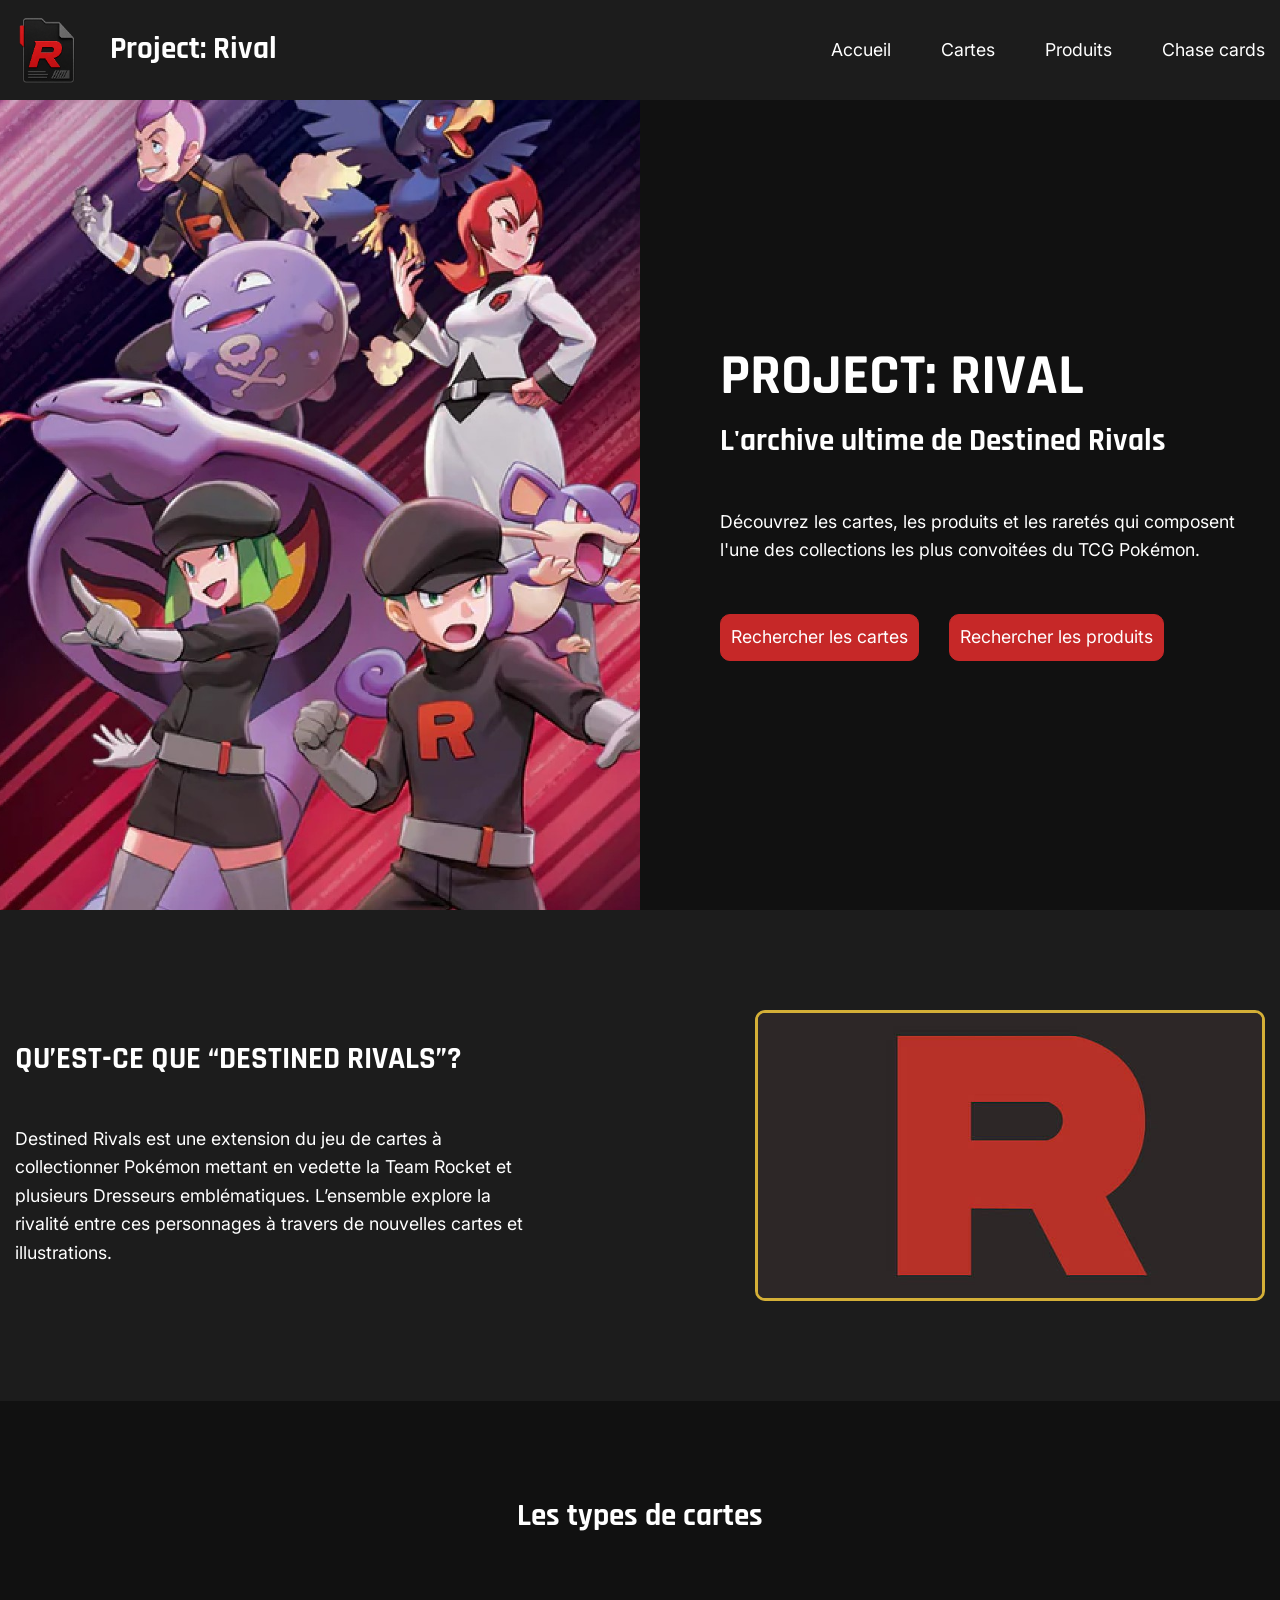
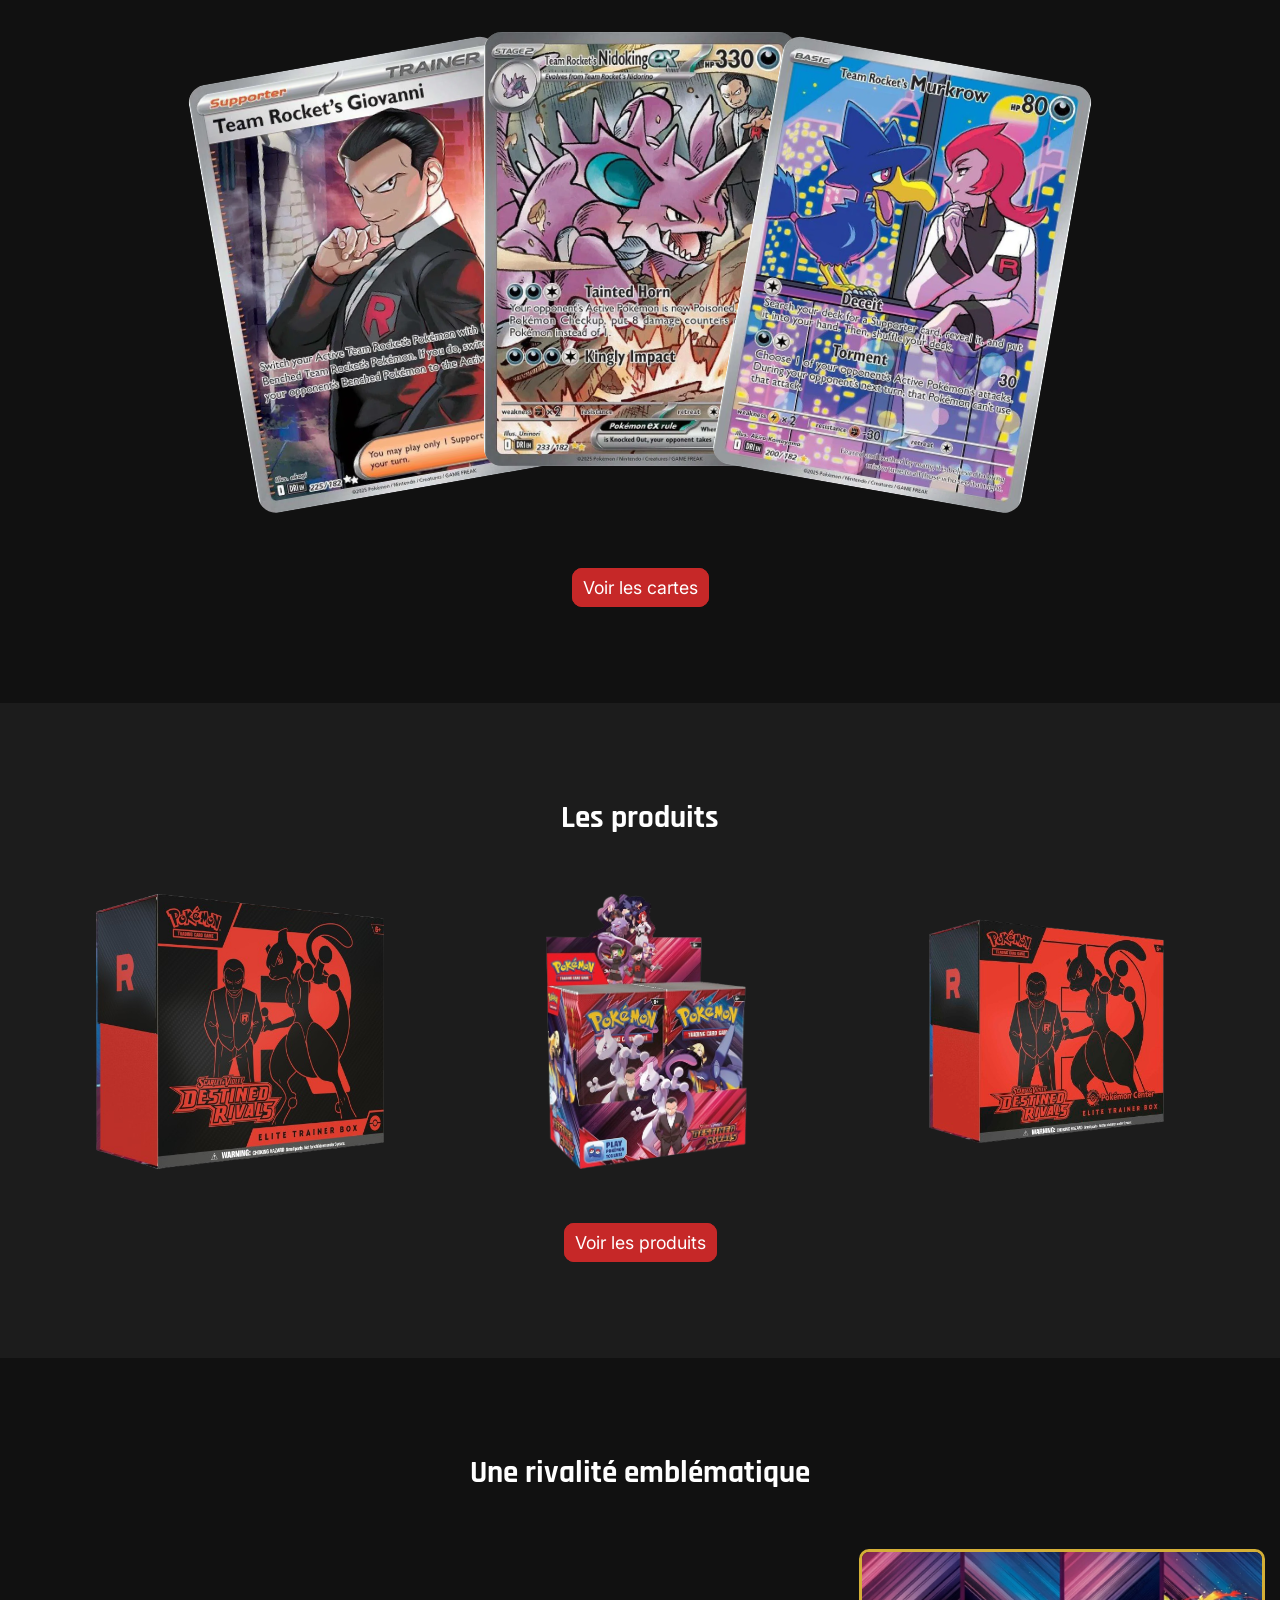
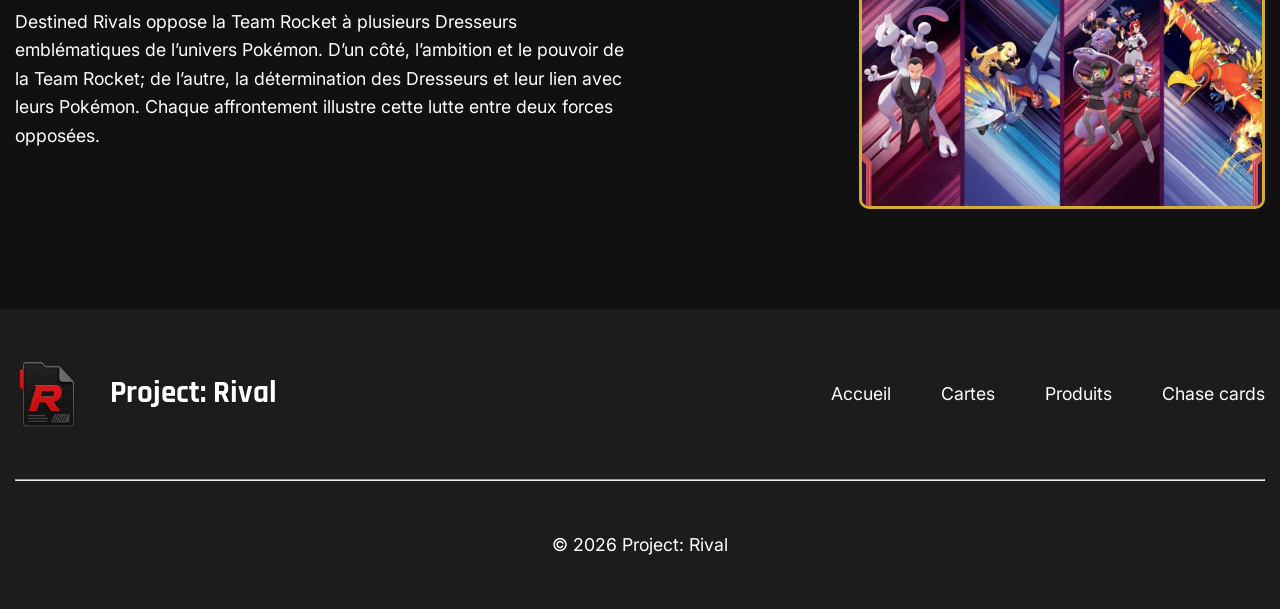
==== index.html @ d798a76a "Ajout contenu dist Project Rival" ====
<!doctype html>
<html lang="fr">

<head>
    <meta charset="utf-8" />
    <meta name="viewport" content="width=device-width, initial-scale=1.0" />
    <title>Project: Rival</title>
    <link rel="icon" type="image/png" href="assets/images/project_rival_logo.png" />
    <link rel="stylesheet" href="styles/main.css" />
    <script src="scripts/main.js" defer></script>
</head>

<body>
    <header class="header">
        <div class="wrapper">
            <a href="index.html" class="logo_rival">
                <img src="assets/images/project_rival_logo.png" alt="Project: Rival logo">
                <h2>Project: Rival</h2>
            </a>

            <ul class="menu">
                <li><a href="index.html">Accueil</a></li>
                <li><a href="cartes.html">Cartes</a></li>
                <li><a href="produits.html">Produits</a></li>
                <li><a href="chasse_cards.html">Chase cards</a></li>
            </ul>
            <svg class="icon icon--lg icone js-toggle">
                <use href="#icon-menu-burger"></use>
            </svg>
        </div>
    </header>

</html>


<section class="hero">
    <div class="wrapper">
        <div class="hero__media">
            <img src="assets/images/bg_hero_accueil.jpg" alt="accueil background" />
        </div>
        <div class="hero__desktop"></div>
        <div class="hero__content">
            <div class="hero__titre">
                <h1>Project: Rival</h1>
                <h2>L'archive ultime de Destined Rivals</h2>
            </div>
            <p>Découvrez les cartes, les produits et les raretés qui composent l'une des collections les plus convoitées du TCG Pokémon.</p>
            <div class="hero__boutons">
                <a href="cartes.html" class="bouton">Rechercher les cartes</a>
                <a href="produits.html" class="bouton">Rechercher les produits</a>
            </div>
        </div>
    </div>
</section>

<section class="a__propos">
    <div class="wrapper">
        <div class="a__propos__content">
            <h2>Qu’est-ce que “Destined Rivals”?</h2>
            <p>
                Destined Rivals est une extension du jeu de cartes à collectionner Pokémon mettant en vedette la Team Rocket et plusieurs Dresseurs
                emblématiques. L’ensemble explore la rivalité entre ces personnages à travers de nouvelles cartes et illustrations.
            </p>
        </div>
        <div class="a__propos__media">
            <img src="assets/images/team_rocket_logo.jpg" alt="Team Rocket Logo" />
        </div>
    </div>
</section>

<section class="section accueil__cartes">
    <div class="wrapper">
        <h2>Les types de cartes</h2>
        <div class="cartes">
            <img src="assets/images/team_rocket_giovanni_fa.png" class="pivot__gauche" alt="Team Rocket's Giovanni Full Art" />
            <img src="assets/images/team_rocket_nidoking.png" alt="Team Rocket's Nidoking Special Illustration Rare" />
            <img src="assets/images/team_rocket_murkrow.png" class="pivot__droite" alt="Team Rocket's Murkrow Illustration Rare" />
        </div>
        <a href="cartes.html" class="bouton">Voir les cartes</a>
    </div>
</section>

<section class="section accueil__produits">
    <div class="wrapper">
        <h2>Les produits</h2>
        <div class="produits">
            <img src="assets/images/etb_dri.png" alt="Elite Trainer Box" />
            <img src="assets/images/booster_box_dri.png" alt="Booster Box" />
            <img src="assets/images/pc_etb_dri.png" alt="Pokemon Center Elite Trainer Box" />
        </div>
        <a href="produits.html" class="bouton">Voir les produits</a>
    </div>
</section>

<section class="section accueil__contexte">
    <div class="wrapper">
        <h2>Une rivalité emblématique</h2>
        <div class="contexte__content">
            <p>
                Destined Rivals oppose la Team Rocket à plusieurs Dresseurs emblématiques de l’univers Pokémon. D’un côté, l’ambition et le pouvoir de la Team
                Rocket; de l’autre, la détermination des Dresseurs et leur lien avec leurs Pokémon. Chaque affrontement illustre cette lutte entre deux forces
                opposées.
            </p>
            <img src="assets/images/bg_context.jpg" alt="Les dresserurs en vedette" />
        </div>
    </div>
</section>

<footer class="footer">
    <div class="wrapper">
        <div class="footer__top">
            <a href="index.html" class="logo_rival">
                <img src="assets/images/project_rival_logo.png" alt="Project: Rival Logo">
                <h2>Project: Rival</h2>
            </a>

            <ul class="menu">
                <li><a href="index.html">Accueil</a></li>
                <li><a href="cartes.html">Cartes</a></li>
                <li><a href="produits.html">Produits</a></li>
                <li><a href="chasse_cards.html">Chase cards</a></li>
            </ul>

        </div>
        <hr>
        <p>© 2026 Project: Rival</p>
    </div>
</footer>

</body>

</html>
---- styles/main.css ----
@charset "UTF-8";
/**
 * Swiper 14.3.0
 * Most modern mobile touch slider and framework with hardware accelerated transitions
 * https://swiperjs.com
 *
 * Copyright 2014-2026 Vladimir Kharlampidi
 *
 * Released under the MIT License
 *
 * Released on: September 28, 2026
 */
@import url("https://fonts.googleapis.com/css2?family=Inter:ital,opsz,wght@0,14..32,100..900;1,14..32,100..900&family=Rajdhani:wght@300;400;500;600;700&display=swap");
:root {
  --swiper-theme-color: #007aff;
  /*
  --swiper-preloader-color: var(--swiper-theme-color);
  --swiper-wrapper-transition-timing-function: initial;
  */
}

:host {
  position: relative;
  display: block;
  margin-left: auto;
  margin-right: auto;
  z-index: 1;
}

.swiper {
  margin-left: auto;
  margin-right: auto;
  position: relative;
  overflow: hidden;
  list-style: none;
  padding: 0;
  /* Fix of Webkit flickering */
  z-index: 1;
  display: block;
}

.swiper-vertical > .swiper-wrapper {
  flex-direction: column;
}

.swiper-wrapper {
  position: relative;
  width: 100%;
  height: 100%;
  z-index: 1;
  display: flex;
  transition-property: transform;
  transition-timing-function: var(--swiper-wrapper-transition-timing-function, initial);
  box-sizing: content-box;
}

.swiper-android .swiper-slide,
.swiper-ios .swiper-slide,
.swiper-wrapper {
  transform: translate3d(0px, 0, 0);
}

.swiper-horizontal {
  touch-action: pan-y;
}

.swiper-vertical {
  touch-action: pan-x;
}

.swiper-slide {
  flex-shrink: 0;
  width: 100%;
  height: 100%;
  position: relative;
  transition-property: transform;
  display: block;
}

.swiper-slide-invisible-blank {
  visibility: hidden;
}

/* Auto Height */
.swiper-autoheight,
.swiper-autoheight .swiper-slide {
  height: auto;
}

.swiper-autoheight .swiper-wrapper {
  align-items: flex-start;
  transition-property: transform, height;
}

.swiper-backface-hidden .swiper-slide {
  transform: translateZ(0);
  backface-visibility: hidden;
}

/* 3D Effects */
.swiper-3d.swiper-css-mode .swiper-wrapper {
  perspective: 1200px;
}

.swiper-3d .swiper-wrapper {
  transform-style: preserve-3d;
}

.swiper-3d {
  perspective: 1200px;
  .swiper-slide,
  .swiper-cube-shadow {
    transform-style: preserve-3d;
  }
}

/* CSS Mode */
.swiper-css-mode {
  > .swiper-wrapper {
    overflow: auto;
    scrollbar-width: none; /* For Firefox */
    -ms-overflow-style: none; /* For Internet Explorer and Edge */
    &::-webkit-scrollbar {
      display: none;
    }
  }
  > .swiper-wrapper > .swiper-slide {
    scroll-snap-align: start start;
  }
  &.swiper-horizontal {
    > .swiper-wrapper {
      scroll-snap-type: x mandatory;
    }
    > .swiper-wrapper > .swiper-slide:first-child {
      margin-inline-start: var(--swiper-slides-offset-before);
      scroll-margin-inline-start: var(--swiper-slides-offset-before);
    }
    > .swiper-wrapper > .swiper-slide:last-child {
      margin-inline-end: var(--swiper-slides-offset-after);
    }
  }
  &.swiper-vertical {
    > .swiper-wrapper {
      scroll-snap-type: y mandatory;
    }
    > .swiper-wrapper > .swiper-slide:first-child {
      margin-block-start: var(--swiper-slides-offset-before);
      scroll-margin-block-start: var(--swiper-slides-offset-before);
    }
    > .swiper-wrapper > .swiper-slide:last-child {
      margin-block-end: var(--swiper-slides-offset-after);
    }
  }
  &.swiper-free-mode {
    > .swiper-wrapper {
      scroll-snap-type: none;
    }
    > .swiper-wrapper > .swiper-slide {
      scroll-snap-align: none;
    }
  }
  &.swiper-centered {
    > .swiper-wrapper::before {
      content: "";
      flex-shrink: 0;
      order: 9999;
    }
    > .swiper-wrapper > .swiper-slide {
      scroll-snap-align: center center;
      scroll-snap-stop: always;
    }
  }
  &.swiper-centered.swiper-horizontal {
    > .swiper-wrapper > .swiper-slide:first-child {
      margin-inline-start: var(--swiper-centered-offset-before);
    }
    > .swiper-wrapper::before {
      height: 100%;
      min-height: 1px;
      width: var(--swiper-centered-offset-after);
    }
  }
  &.swiper-centered.swiper-vertical {
    > .swiper-wrapper > .swiper-slide:first-child {
      margin-block-start: var(--swiper-centered-offset-before);
    }
    > .swiper-wrapper::before {
      width: 100%;
      min-width: 1px;
      height: var(--swiper-centered-offset-after);
    }
  }
}

/* Slide styles start */
/* 3D Shadows */
.swiper-3d {
  .swiper-slide-shadow,
  .swiper-slide-shadow-left,
  .swiper-slide-shadow-right,
  .swiper-slide-shadow-top,
  .swiper-slide-shadow-bottom,
  .swiper-slide-shadow,
  .swiper-slide-shadow-left,
  .swiper-slide-shadow-right,
  .swiper-slide-shadow-top,
  .swiper-slide-shadow-bottom {
    position: absolute;
    left: 0;
    top: 0;
    width: 100%;
    height: 100%;
    pointer-events: none;
    z-index: 10;
  }
  .swiper-slide-shadow {
    background: rgba(0, 0, 0, 0.15);
  }
  .swiper-slide-shadow-left {
    background-image: linear-gradient(to left, rgba(0, 0, 0, 0.5), rgba(0, 0, 0, 0));
  }
  .swiper-slide-shadow-right {
    background-image: linear-gradient(to right, rgba(0, 0, 0, 0.5), rgba(0, 0, 0, 0));
  }
  .swiper-slide-shadow-top {
    background-image: linear-gradient(to top, rgba(0, 0, 0, 0.5), rgba(0, 0, 0, 0));
  }
  .swiper-slide-shadow-bottom {
    background-image: linear-gradient(to bottom, rgba(0, 0, 0, 0.5), rgba(0, 0, 0, 0));
  }
}

.swiper-lazy-preloader {
  width: 42px;
  height: 42px;
  position: absolute;
  left: 50%;
  top: 50%;
  margin-left: -21px;
  margin-top: -21px;
  z-index: 10;
  transform-origin: 50%;
  box-sizing: border-box;
  border: 4px solid var(--swiper-preloader-color, var(--swiper-theme-color));
  border-radius: 50%;
  border-top-color: transparent;
}

.swiper:not(.swiper-watch-progress),
.swiper-watch-progress .swiper-slide-visible {
  .swiper-lazy-preloader {
    animation: swiper-preloader-spin 1s infinite linear;
  }
}

.swiper-lazy-preloader-white {
  --swiper-preloader-color: #fff;
}

.swiper-lazy-preloader-black {
  --swiper-preloader-color: #000;
}

@keyframes swiper-preloader-spin {
  0% {
    transform: rotate(0deg);
  }
  100% {
    transform: rotate(360deg);
  }
}
/* Slide styles end */
.swiper-virtual .swiper-slide {
  -webkit-backface-visibility: hidden;
  transform: translateZ(0);
}

.swiper-virtual.swiper-css-mode {
  .swiper-wrapper::after {
    content: "";
    position: absolute;
    left: 0;
    top: 0;
    pointer-events: none;
  }
}

.swiper-virtual.swiper-css-mode.swiper-horizontal {
  .swiper-wrapper::after {
    height: 1px;
    width: var(--swiper-virtual-size);
  }
}

.swiper-virtual.swiper-css-mode.swiper-vertical {
  .swiper-wrapper::after {
    width: 1px;
    height: var(--swiper-virtual-size);
  }
}

:root {
  --swiper-navigation-size: 44px;
  /*
  --swiper-navigation-top-offset: 50%;
  --swiper-navigation-sides-offset: 4px;
  --swiper-navigation-color: var(--swiper-theme-color);
  */
}

.swiper-button-prev,
.swiper-button-next {
  position: absolute;
  width: var(--swiper-navigation-size);
  height: var(--swiper-navigation-size);
  z-index: 10;
  cursor: pointer;
  display: flex;
  align-items: center;
  justify-content: center;
  color: var(--swiper-navigation-color, var(--swiper-theme-color));
  &.swiper-button-disabled {
    opacity: 0.35;
    cursor: auto;
    pointer-events: none;
  }
  &.swiper-button-hidden {
    opacity: 0;
    cursor: auto;
    pointer-events: none;
  }
  .swiper-navigation-disabled & {
    display: none !important;
  }
  ::slotted(svg),
  svg {
    width: 100%;
    height: 100%;
    -o-object-fit: contain;
       object-fit: contain;
    transform-origin: center;
    fill: currentColor;
    pointer-events: none;
  }
}

.swiper-button-lock {
  display: none;
}

.swiper-button-prev,
.swiper-button-next {
  top: var(--swiper-navigation-top-offset, 50%);
  margin-top: calc(0px - var(--swiper-navigation-size) / 2);
}

.swiper-button-prev {
  left: var(--swiper-navigation-sides-offset, 4px);
  right: auto;
  ::slotted(.swiper-navigation-icon),
  .swiper-navigation-icon {
    transform: rotate(180deg);
  }
}

.swiper-button-next {
  right: var(--swiper-navigation-sides-offset, 4px);
  left: auto;
}

.swiper-horizontal {
  .swiper-button-prev,
  .swiper-button-next,
  ~ .swiper-button-prev,
  ~ .swiper-button-next {
    top: var(--swiper-navigation-top-offset, 50%);
    margin-top: calc(0px - var(--swiper-navigation-size) / 2);
    margin-left: 0;
  }
  .swiper-button-prev,
  & ~ .swiper-button-prev,
  &.swiper-rtl .swiper-button-next,
  &.swiper-rtl ~ .swiper-button-next {
    left: var(--swiper-navigation-sides-offset, 4px);
    right: auto;
  }
  .swiper-button-next,
  & ~ .swiper-button-next,
  &.swiper-rtl .swiper-button-prev,
  &.swiper-rtl ~ .swiper-button-prev {
    right: var(--swiper-navigation-sides-offset, 4px);
    left: auto;
  }
  .swiper-button-prev,
  & ~ .swiper-button-prev,
  &.swiper-rtl .swiper-button-next,
  &.swiper-rtl ~ .swiper-button-next {
    ::slotted(.swiper-navigation-icon),
    .swiper-navigation-icon {
      transform: rotate(180deg);
    }
  }
  &.swiper-rtl .swiper-button-prev,
  &.swiper-rtl ~ .swiper-button-prev {
    ::slotted(.swiper-navigation-icon),
    .swiper-navigation-icon {
      transform: rotate(0deg);
    }
  }
}

.swiper-vertical {
  .swiper-button-prev,
  .swiper-button-next,
  ~ .swiper-button-prev,
  ~ .swiper-button-next {
    left: var(--swiper-navigation-top-offset, 50%);
    right: auto;
    margin-left: calc(0px - var(--swiper-navigation-size) / 2);
    margin-top: 0;
  }
  .swiper-button-prev,
  ~ .swiper-button-prev {
    top: var(--swiper-navigation-sides-offset, 4px);
    bottom: auto;
    ::slotted(.swiper-navigation-icon),
    .swiper-navigation-icon {
      transform: rotate(-90deg);
    }
  }
  .swiper-button-next,
  ~ .swiper-button-next {
    bottom: var(--swiper-navigation-sides-offset, 4px);
    top: auto;
    ::slotted(.swiper-navigation-icon),
    .swiper-navigation-icon {
      transform: rotate(90deg);
    }
  }
}

:root {
  /*
  --swiper-pagination-color: var(--swiper-theme-color);
  --swiper-pagination-left: auto;
  --swiper-pagination-right: 8px;
  --swiper-pagination-bottom: 8px;
  --swiper-pagination-top: auto;
  --swiper-pagination-fraction-color: inherit;
  --swiper-pagination-progressbar-bg-color: rgba(0,0,0,0.25);
  --swiper-pagination-progressbar-size: 4px;
  --swiper-pagination-bullet-size: 8px;
  --swiper-pagination-bullet-width: 8px;
  --swiper-pagination-bullet-height: 8px;
  --swiper-pagination-bullet-border-radius: 50%;
  --swiper-pagination-bullet-inactive-color: #000;
  --swiper-pagination-bullet-inactive-opacity: 0.2;
  --swiper-pagination-bullet-opacity: 1;
  --swiper-pagination-bullet-horizontal-gap: 4px;
  --swiper-pagination-bullet-vertical-gap: 6px;
  */
}

.swiper-pagination {
  position: absolute;
  text-align: center;
  transition: 300ms opacity;
  transform: translate3d(0, 0, 0);
  z-index: 10;
  &.swiper-pagination-hidden {
    opacity: 0;
  }
  .swiper-pagination-disabled > &,
  &.swiper-pagination-disabled {
    display: none !important;
  }
}

/* Common Styles */
.swiper-pagination-fraction,
.swiper-pagination-custom,
.swiper-horizontal > .swiper-pagination-bullets,
.swiper-pagination-bullets.swiper-pagination-horizontal {
  bottom: var(--swiper-pagination-bottom, 8px);
  top: var(--swiper-pagination-top, auto);
  left: 0;
  width: 100%;
}

/* Bullets */
.swiper-pagination-bullets-dynamic {
  overflow: hidden;
  font-size: 0;
  .swiper-pagination-bullet {
    transform: scale(0.33);
    position: relative;
  }
  .swiper-pagination-bullet-active {
    transform: scale(1);
  }
  .swiper-pagination-bullet-active-main {
    transform: scale(1);
  }
  .swiper-pagination-bullet-active-prev {
    transform: scale(0.66);
  }
  .swiper-pagination-bullet-active-prev-prev {
    transform: scale(0.33);
  }
  .swiper-pagination-bullet-active-next {
    transform: scale(0.66);
  }
  .swiper-pagination-bullet-active-next-next {
    transform: scale(0.33);
  }
}

.swiper-pagination-bullet {
  width: var(--swiper-pagination-bullet-width, var(--swiper-pagination-bullet-size, 8px));
  height: var(--swiper-pagination-bullet-height, var(--swiper-pagination-bullet-size, 8px));
  display: inline-block;
  border-radius: var(--swiper-pagination-bullet-border-radius, 50%);
  background: var(--swiper-pagination-bullet-inactive-color, #000);
  opacity: var(--swiper-pagination-bullet-inactive-opacity, 0.2);
  button& {
    border: none;
    margin: 0;
    padding: 0;
    box-shadow: none;
    -webkit-appearance: none;
       -moz-appearance: none;
            appearance: none;
  }
  .swiper-pagination-clickable & {
    cursor: pointer;
  }
  &:only-child {
    display: none !important;
  }
}

.swiper-pagination-bullet-active {
  opacity: var(--swiper-pagination-bullet-opacity, 1);
  background: var(--swiper-pagination-color, var(--swiper-theme-color));
}

.swiper-vertical > .swiper-pagination-bullets,
.swiper-pagination-vertical.swiper-pagination-bullets {
  right: var(--swiper-pagination-right, 8px);
  left: var(--swiper-pagination-left, auto);
  top: 50%;
  transform: translate3d(0px, -50%, 0);
  .swiper-pagination-bullet {
    margin: var(--swiper-pagination-bullet-vertical-gap, 6px) 0;
    display: block;
  }
  &.swiper-pagination-bullets-dynamic {
    top: 50%;
    transform: translateY(-50%);
    width: 8px;
    .swiper-pagination-bullet {
      display: inline-block;
      transition: 200ms transform, 200ms top;
    }
  }
}

.swiper-horizontal > .swiper-pagination-bullets,
.swiper-pagination-horizontal.swiper-pagination-bullets {
  .swiper-pagination-bullet {
    margin: 0 var(--swiper-pagination-bullet-horizontal-gap, 4px);
  }
  &.swiper-pagination-bullets-dynamic {
    left: 50%;
    transform: translateX(-50%);
    white-space: nowrap;
    .swiper-pagination-bullet {
      transition: 200ms transform, 200ms left;
    }
  }
}

.swiper-horizontal.swiper-rtl > .swiper-pagination-bullets-dynamic .swiper-pagination-bullet {
  transition: 200ms transform, 200ms right;
}

/* Fraction */
.swiper-pagination-fraction {
  color: var(--swiper-pagination-fraction-color, inherit);
}

/* Progress */
.swiper-pagination-progressbar {
  background: var(--swiper-pagination-progressbar-bg-color, rgba(0, 0, 0, 0.25));
  position: absolute;
  .swiper-pagination-progressbar-fill {
    background: var(--swiper-pagination-color, var(--swiper-theme-color));
    position: absolute;
    left: 0;
    top: 0;
    width: 100%;
    height: 100%;
    transform: scale(0);
    transform-origin: left top;
  }
  .swiper-rtl & .swiper-pagination-progressbar-fill {
    transform-origin: right top;
  }
  .swiper-horizontal > &,
  &.swiper-pagination-horizontal,
  .swiper-vertical > &.swiper-pagination-progressbar-opposite,
  &.swiper-pagination-vertical.swiper-pagination-progressbar-opposite {
    width: 100%;
    height: var(--swiper-pagination-progressbar-size, 4px);
    left: 0;
    top: 0;
  }
  .swiper-vertical > &,
  &.swiper-pagination-vertical,
  .swiper-horizontal > &.swiper-pagination-progressbar-opposite,
  &.swiper-pagination-horizontal.swiper-pagination-progressbar-opposite {
    width: var(--swiper-pagination-progressbar-size, 4px);
    height: 100%;
    left: 0;
    top: 0;
  }
}

.swiper-pagination-lock {
  display: none;
}

:root {
  /*
  --swiper-scrollbar-border-radius: 10px;
  --swiper-scrollbar-top: auto;
  --swiper-scrollbar-bottom: 4px;
  --swiper-scrollbar-left: auto;
  --swiper-scrollbar-right: 4px;
  --swiper-scrollbar-sides-offset: 1%;
  --swiper-scrollbar-bg-color: rgba(0, 0, 0, 0.1);
  --swiper-scrollbar-drag-bg-color: rgba(0, 0, 0, 0.5);
  --swiper-scrollbar-size: 4px;
  */
}

.swiper-scrollbar {
  border-radius: var(--swiper-scrollbar-border-radius, 10px);
  position: relative;
  touch-action: none;
  background: var(--swiper-scrollbar-bg-color, rgba(0, 0, 0, 0.1));
  .swiper-scrollbar-disabled > &,
  &.swiper-scrollbar-disabled {
    display: none !important;
  }
  .swiper-horizontal > &,
  &.swiper-scrollbar-horizontal {
    position: absolute;
    left: var(--swiper-scrollbar-sides-offset, 1%);
    bottom: var(--swiper-scrollbar-bottom, 4px);
    top: var(--swiper-scrollbar-top, auto);
    z-index: 50;
    height: var(--swiper-scrollbar-size, 4px);
    width: calc(100% - 2 * var(--swiper-scrollbar-sides-offset, 1%));
  }
  .swiper-vertical > &,
  &.swiper-scrollbar-vertical {
    position: absolute;
    left: var(--swiper-scrollbar-left, auto);
    right: var(--swiper-scrollbar-right, 4px);
    top: var(--swiper-scrollbar-sides-offset, 1%);
    z-index: 50;
    width: var(--swiper-scrollbar-size, 4px);
    height: calc(100% - 2 * var(--swiper-scrollbar-sides-offset, 1%));
  }
}

.swiper-scrollbar-drag {
  height: 100%;
  width: 100%;
  position: relative;
  background: var(--swiper-scrollbar-drag-bg-color, rgba(0, 0, 0, 0.5));
  border-radius: var(--swiper-scrollbar-border-radius, 10px);
  left: 0;
  top: 0;
}

.swiper-scrollbar-cursor-drag {
  cursor: move;
}

.swiper-scrollbar-lock {
  display: none;
}

/* Zoom container styles start */
.swiper-zoom-container {
  width: 100%;
  height: 100%;
  display: flex;
  justify-content: center;
  align-items: center;
  text-align: center;
  > img,
  > svg,
  > canvas {
    max-width: 100%;
    max-height: 100%;
    -o-object-fit: contain;
       object-fit: contain;
  }
}

/* Zoom container styles end */
.swiper-slide-zoomed {
  cursor: move;
  touch-action: none;
}

/* a11y */
.swiper .swiper-notification {
  position: absolute;
  left: 0;
  top: 0;
  pointer-events: none;
  opacity: 0;
  z-index: -1000;
}

.swiper-thumbs {
  .swiper-slide-thumb-active {
    /* Styles for active thumb slide */
  }
}

.swiper-free-mode > .swiper-wrapper {
  transition-timing-function: ease-out;
  margin: 0 auto;
}

.swiper-grid > .swiper-wrapper {
  flex-wrap: wrap;
}

.swiper-grid-column > .swiper-wrapper {
  flex-wrap: wrap;
  flex-direction: column;
}

.swiper-fade {
  &.swiper-free-mode {
    .swiper-slide {
      transition-timing-function: ease-out;
    }
  }
  .swiper-slide {
    pointer-events: none;
    transition-property: opacity;
    .swiper-slide {
      pointer-events: none;
    }
  }
  .swiper-slide-active {
    pointer-events: auto;
    & .swiper-slide-active {
      pointer-events: auto;
    }
  }
}

.swiper.swiper-cube {
  overflow: visible;
}

.swiper-cube {
  .swiper-slide {
    pointer-events: none;
    backface-visibility: hidden;
    z-index: 1;
    visibility: hidden;
    transform-origin: 0 0;
    width: 100%;
    height: 100%;
    .swiper-slide {
      pointer-events: none;
    }
  }
  &.swiper-rtl .swiper-slide {
    transform-origin: 100% 0;
  }
  .swiper-slide-active {
    &,
    & .swiper-slide-active {
      pointer-events: auto;
    }
  }
  .swiper-slide-active,
  .swiper-slide-next,
  .swiper-slide-prev {
    pointer-events: auto;
    visibility: visible;
  }
  .swiper-cube-shadow {
    position: absolute;
    left: 0;
    bottom: 0px;
    width: 100%;
    height: 100%;
    opacity: 0.6;
    z-index: 0;
    &:before {
      content: "";
      background: #000;
      position: absolute;
      left: 0;
      top: 0;
      bottom: 0;
      right: 0;
      filter: blur(50px);
    }
  }
}

.swiper-cube {
  .swiper-slide-next + .swiper-slide {
    pointer-events: auto;
    visibility: visible;
  }
}

/* Cube slide shadows start */
.swiper-cube {
  .swiper-slide-shadow-cube.swiper-slide-shadow-top,
  .swiper-slide-shadow-cube.swiper-slide-shadow-bottom,
  .swiper-slide-shadow-cube.swiper-slide-shadow-left,
  .swiper-slide-shadow-cube.swiper-slide-shadow-right {
    z-index: 0;
    backface-visibility: hidden;
  }
}

/* Cube slide shadows end */
.swiper.swiper-flip {
  overflow: visible;
}

.swiper-flip {
  .swiper-slide {
    pointer-events: none;
    backface-visibility: hidden;
    z-index: 1;
    .swiper-slide {
      pointer-events: none;
    }
  }
  .swiper-slide-active {
    &,
    & .swiper-slide-active {
      pointer-events: auto;
    }
  }
}

/* Flip slide shadows start */
.swiper-flip {
  .swiper-slide-shadow-flip.swiper-slide-shadow-top,
  .swiper-slide-shadow-flip.swiper-slide-shadow-bottom,
  .swiper-slide-shadow-flip.swiper-slide-shadow-left,
  .swiper-slide-shadow-flip.swiper-slide-shadow-right {
    z-index: 0;
    backface-visibility: hidden;
  }
}

/* Flip slide shadows end */
.swiper-creative {
  .swiper-slide {
    backface-visibility: hidden;
    overflow: hidden;
    transition-property: transform, opacity, height;
  }
}

.swiper.swiper-cards {
  overflow: visible;
}

.swiper-cards {
  .swiper-slide {
    transform-origin: center bottom;
    backface-visibility: hidden;
    overflow: hidden;
  }
}

/* ==========================================================================
   cover / typo
   ========================================================================== */
/* ==========================================================================
   COLORS / SETTINGS
   ========================================================================== */
:root {
  --color-white: #fff;
  --color-black: #000;
  --color-primary: #c62828;
  --color-secondary: #d4af37;
  --color-bg-primary: #111111;
  --color-bg-secondary: #1c1c1c;
}

/* ==========================================================================
   easing / settings
   ========================================================================== */
/* ==========================================================================
   FONTS / SETTINGS
   ========================================================================== */
:root {
  --font-primary: 'Rajdhani', sans-serif;
  --font-secondary: 'Inter', sans-serif;
  --font-size-content: clamp(1rem, 0.21vw + 0.94rem, 1.13rem);
  --font-size-h1: clamp(2.5rem, 2.08vw + 1.88rem, 3.75rem);
  --font-size-h2: clamp(1.75rem, 0.42vw + 1.63rem, 2rem);
  --font-size-h3: clamp(1.25rem, 0.42vw + 1.13rem, 1.5rem);
}

/* ==========================================================================
   DIMENSIONS / SETTINGS
   ========================================================================== */
:root {
  --spacing-xs: 5px;
  --spacing-sm: 15px;
  --spacing-md: 30px;
  --spacing-lg: 50px;
  --spacing-xl: 100px;
  --spacing-xxl: 220px;
}

/*! normalize.css v8.0.1 | MIT License | github.com/necolas/normalize.css */
/* Document
   ========================================================================== */
/**
 * 1. Correct the line height in all browsers.
 * 2. Prevent adjustments of font size after orientation changes in iOS.
 */
html {
  line-height: 1.15; /* 1 */
  -webkit-text-size-adjust: 100%; /* 2 */
}

/* Sections
   ========================================================================== */
/**
 * Remove the margin in all browsers.
 */
body {
  margin: 0;
}

/**
 * Render the `main` element consistently in IE.
 */
main {
  display: block;
}

/**
 * Correct the font size and margin on `h1` elements within `section` and
 * `article` contexts in Chrome, Firefox, and Safari.
 */
h1 {
  font-size: 2em;
  margin: 0.67em 0;
}

/* Grouping content
   ========================================================================== */
/**
 * 1. Add the correct box sizing in Firefox.
 * 2. Show the overflow in Edge and IE.
 */
hr {
  box-sizing: content-box; /* 1 */
  height: 0; /* 1 */
  overflow: visible; /* 2 */
}

/**
 * 1. Correct the inheritance and scaling of font size in all browsers.
 * 2. Correct the odd `em` font sizing in all browsers.
 */
pre {
  font-family: monospace, monospace; /* 1 */
  font-size: 1em; /* 2 */
}

/* Text-level semantics
   ========================================================================== */
/**
 * Remove the gray background on active links in IE 10.
 */
a {
  background-color: transparent;
}

/**
 * 1. Remove the bottom border in Chrome 57-
 * 2. Add the correct text decoration in Chrome, Edge, IE, Opera, and Safari.
 */
abbr[title] {
  border-bottom: none; /* 1 */
  text-decoration: underline; /* 2 */
  -webkit-text-decoration: underline dotted;
          text-decoration: underline dotted; /* 2 */
}

/**
 * Add the correct font weight in Chrome, Edge, and Safari.
 */
b,
strong {
  font-weight: bolder;
}

/**
 * 1. Correct the inheritance and scaling of font size in all browsers.
 * 2. Correct the odd `em` font sizing in all browsers.
 */
code,
kbd,
samp {
  font-family: monospace, monospace; /* 1 */
  font-size: 1em; /* 2 */
}

/**
 * Add the correct font size in all browsers.
 */
small {
  font-size: 80%;
}

/**
 * Prevent `sub` and `sup` elements from affecting the line height in
 * all browsers.
 */
sub,
sup {
  font-size: 75%;
  line-height: 0;
  position: relative;
  vertical-align: baseline;
}

sub {
  bottom: -0.25em;
}

sup {
  top: -0.5em;
}

/* Embedded content
   ========================================================================== */
/**
 * Remove the border on images inside links in IE 10.
 */
img {
  border-style: none;
}

/* Forms
   ========================================================================== */
/**
 * 1. Change the font styles in all browsers.
 * 2. Remove the margin in Firefox and Safari.
 */
button,
input,
optgroup,
select,
textarea {
  font-family: inherit; /* 1 */
  font-size: 100%; /* 1 */
  line-height: 1.15; /* 1 */
  margin: 0; /* 2 */
}

/**
 * Show the overflow in IE.
 * 1. Show the overflow in Edge.
 */
button,
input { /* 1 */
  overflow: visible;
}

/**
 * Remove the inheritance of text transform in Edge, Firefox, and IE.
 * 1. Remove the inheritance of text transform in Firefox.
 */
button,
select { /* 1 */
  text-transform: none;
}

/**
 * Correct the inability to style clickable types in iOS and Safari.
 */
button,
[type=button],
[type=reset],
[type=submit] {
  -webkit-appearance: button;
}

/**
 * Remove the inner border and padding in Firefox.
 */
button::-moz-focus-inner,
[type=button]::-moz-focus-inner,
[type=reset]::-moz-focus-inner,
[type=submit]::-moz-focus-inner {
  border-style: none;
  padding: 0;
}

/**
 * Restore the focus styles unset by the previous rule.
 */
button:-moz-focusring,
[type=button]:-moz-focusring,
[type=reset]:-moz-focusring,
[type=submit]:-moz-focusring {
  outline: 1px dotted ButtonText;
}

/**
 * Correct the padding in Firefox.
 */
fieldset {
  padding: 0.35em 0.75em 0.625em;
}

/**
 * 1. Correct the text wrapping in Edge and IE.
 * 2. Correct the color inheritance from `fieldset` elements in IE.
 * 3. Remove the padding so developers are not caught out when they zero out
 *    `fieldset` elements in all browsers.
 */
legend {
  box-sizing: border-box; /* 1 */
  color: inherit; /* 2 */
  display: table; /* 1 */
  max-width: 100%; /* 1 */
  padding: 0; /* 3 */
  white-space: normal; /* 1 */
}

/**
 * Add the correct vertical alignment in Chrome, Firefox, and Opera.
 */
progress {
  vertical-align: baseline;
}

/**
 * Remove the default vertical scrollbar in IE 10+.
 */
textarea {
  overflow: auto;
}

/**
 * 1. Add the correct box sizing in IE 10.
 * 2. Remove the padding in IE 10.
 */
[type=checkbox],
[type=radio] {
  box-sizing: border-box; /* 1 */
  padding: 0; /* 2 */
}

/**
 * Correct the cursor style of increment and decrement buttons in Chrome.
 */
[type=number]::-webkit-inner-spin-button,
[type=number]::-webkit-outer-spin-button {
  height: auto;
}

/**
 * 1. Correct the odd appearance in Chrome and Safari.
 * 2. Correct the outline style in Safari.
 */
[type=search] {
  -webkit-appearance: textfield; /* 1 */
  outline-offset: -2px; /* 2 */
}

/**
 * Remove the inner padding in Chrome and Safari on macOS.
 */
[type=search]::-webkit-search-decoration {
  -webkit-appearance: none;
}

/**
 * 1. Correct the inability to style clickable types in iOS and Safari.
 * 2. Change font properties to `inherit` in Safari.
 */
::-webkit-file-upload-button {
  -webkit-appearance: button; /* 1 */
  font: inherit; /* 2 */
}

/* Interactive
   ========================================================================== */
/*
 * Add the correct display in Edge, IE 10+, and Firefox.
 */
details {
  display: block;
}

/*
 * Add the correct display in all browsers.
 */
summary {
  display: list-item;
}

/* Misc
   ========================================================================== */
/**
 * Add the correct display in IE 10+.
 */
template {
  display: none;
}

/**
 * Add the correct display in IE 10.
 */
[hidden] {
  display: none;
}

/* ==========================================================================
   RESET / GENERIC
   ========================================================================== */
html {
  box-sizing: border-box;
}

*,
*:before,
*:after {
  box-sizing: inherit;
}

img {
  max-width: 100%;
}

/* ==========================================================================
   BODY / ELEMENT
   Le body permet d'initialiser les propriétés générales de la page.
   Les éléments de la page vont hérités des propriétés inscrite dans body
   ========================================================================== */
body {
  background-color: var(--color-bg-primary);
  color: var(--color-white);
  font-family: var(--font-secondary);
  font-size: var(--font-size-content);
  line-height: 1.6;
}

/* ==========================================================================
   TYPOGRAPHY / ELEMENT
   ========================================================================== */
h1,
h2,
h3 {
  font-family: var(--font-primary);
  line-height: 1;
  font-weight: bold;
  margin: 0;
}

h1 {
  font-size: var(--font-size-h1);
  text-transform: uppercase;
}

h2 {
  font-size: var(--font-size-h2);
}

h3 {
  font-size: var(--font-size-h3);
  font-weight: 500;
}

p {
  margin: 0;
}

/* ==========================================================================
   LINKS / ELEMENTS
   Style de base de tous les liens et bouton du site
   ========================================================================== */
a {
  text-decoration: none;
  color: var(--color-white);
}
a:hover {
  color: var(--color-primary);
}

.bouton {
  color: var(--color-white);
  background-color: var(--color-primary);
  padding: 8px 10px;
  border: 1px solid var(--color-primary);
  border-radius: 10px;
}
.bouton:hover {
  color: var(--color-primary);
  background-color: var(--color-bg-primary);
}

/* ==========================================================================
   WRAPPER / ELEMENT
   ========================================================================== */
.wrapper {
  max-width: 1440px;
  width: calc(100% - var(--spacing-md));
  margin: 0 auto;
}

.carte {
  border: 3px solid var(--color-secondary);
  border-radius: 10px;
  padding: 20px 35px;
  display: flex;
  flex-direction: column;
  gap: 10px;
}
.carte .carte__media img {
  border-radius: 18px;
}
.carte .media__produit img {
  height: 260px;
}
.carte .carte__content {
  text-align: left;
}

.cartes_chasses {
  display: flex;
  flex-direction: column;
  gap: 100px;
  margin: 100px 0;
}

.carte_chasse {
  display: flex;
  align-items: center;
  justify-content: center;
}
.carte_chasse .carte_chasse_content {
  display: flex;
  flex-direction: column;
  align-items: end;
  text-align: end;
  width: 650px;
  gap: 30px;
  padding: 30px 60px;
  border: 3px solid var(--color-secondary);
  border-radius: 10px;
}
.carte_chasse .carte_chasse_media img {
  height: 480px;
  transform: rotate(10deg);
}
.carte_chasse .media__gauche img {
  transform: rotate(-10deg);
}
.carte_chasse .content__gauche {
  align-items: flex-start;
  text-align: left;
}

.footer {
  background-color: var(--color-bg-secondary);
  padding: 50px 0;
}
.footer .footer__top {
  display: flex;
  justify-content: space-between;
  align-items: center;
  margin-bottom: 50px;
}
@media (width <= 768px) {
  .footer .footer__top {
    flex-direction: column;
    gap: 50px;
  }
}
.footer .logo_rival {
  height: 100%;
  display: flex;
  gap: 30px;
  align-items: center;
}
.footer .logo_rival img {
  height: 70px;
}
.footer .menu {
  display: flex;
  align-items: center;
  gap: 50px;
  list-style: none;
}
@media (width <= 480px) {
  .footer .menu {
    flex-direction: column;
    gap: 30px;
  }
}
.footer p {
  text-align: center;
  margin-top: 50px;
}

.header {
  background-color: var(--color-bg-secondary);
  padding: 15px 0;
}
.header .wrapper {
  display: flex;
  justify-content: space-between;
  align-items: center;
}
.header .logo_rival {
  height: 100%;
  display: flex;
  gap: 30px;
  align-items: center;
}
.header .logo_rival img {
  height: 70px;
}
.header .menu {
  display: flex;
  align-items: center;
  gap: 50px;
  list-style: none;
}
@media (width <= 768px) {
  .header .menu {
    display: none;
  }
}
.header .icone {
  display: none;
  color: var(--color-white);
}
@media (width <= 768px) {
  .header .icone {
    display: block;
  }
}

.hero {
  position: relative;
}
.hero .wrapper {
  height: 90vh;
  display: grid;
  grid-template-columns: 1fr 1fr;
  align-items: center;
}
@media (width <= 768px) {
  .hero .wrapper {
    grid-template-columns: 1fr;
  }
}
.hero .hero__media {
  position: absolute;
  top: 0;
  left: 0;
  height: 100%;
  width: 50%;
  -o-object-fit: cover;
     object-fit: cover;
}
.hero .hero__media img {
  width: 100%;
  height: 100%;
  -o-object-fit: cover;
     object-fit: cover;
}
@media (width <= 768px) {
  .hero .hero__media {
    width: 100%;
    height: 35%;
  }
}
@media (width <= 768px) {
  .hero .hero__desktop {
    display: none;
  }
}
.hero .hero__content {
  padding-left: 80px;
  display: flex;
  flex-direction: column;
  gap: 50px;
}
@media (width <= 768px) {
  .hero .hero__content {
    margin-top: 200px;
    justify-content: flex-end;
    padding-left: 50px;
  }
}
.hero .hero__titre {
  display: flex;
  flex-direction: column;
  gap: 20px;
}
.hero .hero__boutons {
  display: flex;
  gap: 30px;
}
@media (width <= 1072px) {
  .hero .hero__boutons {
    flex-direction: column;
    align-items: flex-start;
  }
}
@media (width <= 768px) {
  .hero .hero__boutons {
    flex-direction: row;
  }
}

/* ==========================================================================
   icons / component
   ========================================================================== */
.icon {
  fill: currentColor;
  display: inline-block;
  flex: 0 0 auto;
  height: 1em;
  vertical-align: middle;
  width: 1em;
  stroke: transparent;
}

.icon--stroke {
  fill: transparent;
  stroke: currentColor;
}

.icon--xs {
  height: 0.75em;
  width: 0.75em;
}

.icon--sm {
  height: 0.8em;
  width: 0.8em;
}

.icon--md {
  height: 1.25em;
  width: 1.25em;
}

.icon--lg {
  height: 1.75em;
  width: 1.75em;
}

.icon--xl {
  height: 5em;
  width: 5em;
}

.a__propos {
  background-color: var(--color-bg-secondary);
  padding: 100px 0;
}
.a__propos .wrapper {
  display: flex;
  gap: 210px;
  align-items: center;
}
@media (width <= 1072px) {
  .a__propos .wrapper {
    flex-direction: column;
    gap: 50px;
  }
}
.a__propos .a__propos__content {
  width: 50%;
  display: flex;
  flex-direction: column;
  gap: 50px;
}
.a__propos .a__propos__content h2 {
  text-transform: uppercase;
}
@media (width <= 1072px) {
  .a__propos .a__propos__content {
    align-self: start;
    padding-left: 50px;
    width: 100%;
  }
}
.a__propos .a__propos__media img {
  border: 3px solid var(--color-secondary);
  border-radius: 10px;
  height: 100%;
  width: 100%;
  -o-object-fit: cover;
     object-fit: cover;
  display: block;
}

.section {
  padding: 100px 0;
  text-align: center;
}

.accueil__cartes .cartes {
  margin: 100px 0;
}
.accueil__cartes img {
  position: relative;
  border-radius: 18px;
  width: 25%;
  -o-object-fit: cover;
     object-fit: cover;
}
.accueil__cartes .pivot__gauche {
  transform: rotate(-10deg) translateX(50px) translateY(35px);
}
.accueil__cartes .pivot__droite {
  transform: rotate(10deg) translateX(-50px) translateY(35px);
}

.accueil__produits {
  background-color: var(--color-bg-secondary);
}
.accueil__produits .produits {
  display: flex;
  justify-content: space-around;
  align-items: center;
  margin: 60px 0;
}
.accueil__produits .produits img {
  height: 275px;
}
@media (width <= 768px) {
  .accueil__produits .produits {
    flex-direction: column;
    gap: 50px;
  }
}

.accueil__contexte .contexte__content {
  margin-top: 60px;
  display: flex;
  justify-content: space-between;
  align-items: center;
  text-align: left;
}
@media (width <= 1072px) {
  .accueil__contexte .contexte__content {
    flex-direction: column;
    gap: 50px;
  }
}
.accueil__contexte p {
  width: 50%;
}
@media (width <= 1072px) {
  .accueil__contexte p {
    align-self: start;
    padding-left: 50px;
    width: 100%;
  }
}
.accueil__contexte img {
  height: 260px;
  width: 32.5%;
  -o-object-fit: cover;
     object-fit: cover;
  border: 3px solid var(--color-secondary);
  border-radius: 10px;
}
@media (width <= 1072px) {
  .accueil__contexte img {
    width: 80%;
  }
}

.carousels__cartes .carousel,
.carousels__produits .carousel {
  margin: 100px 0;
}

.swiper {
  display: flex;
  flex-direction: column;
  margin-bottom: 100px;
}

.swiper-pagination {
  display: flex;
  justify-content: center;
  gap: 10px;
}
@media (width <= 1072px) {
  .swiper-pagination {
    gap: 15px;
  }
}

.swiper-pagination-bullet {
  width: 30px;
  height: 30px;
  border: 3px solid var(--color-secondary);
  background-color: var(--color-white);
}

.swiper-pagination-bullet-active {
  background-color: var(--color-primary);
}
/*# sourceMappingURL=main.css.map */
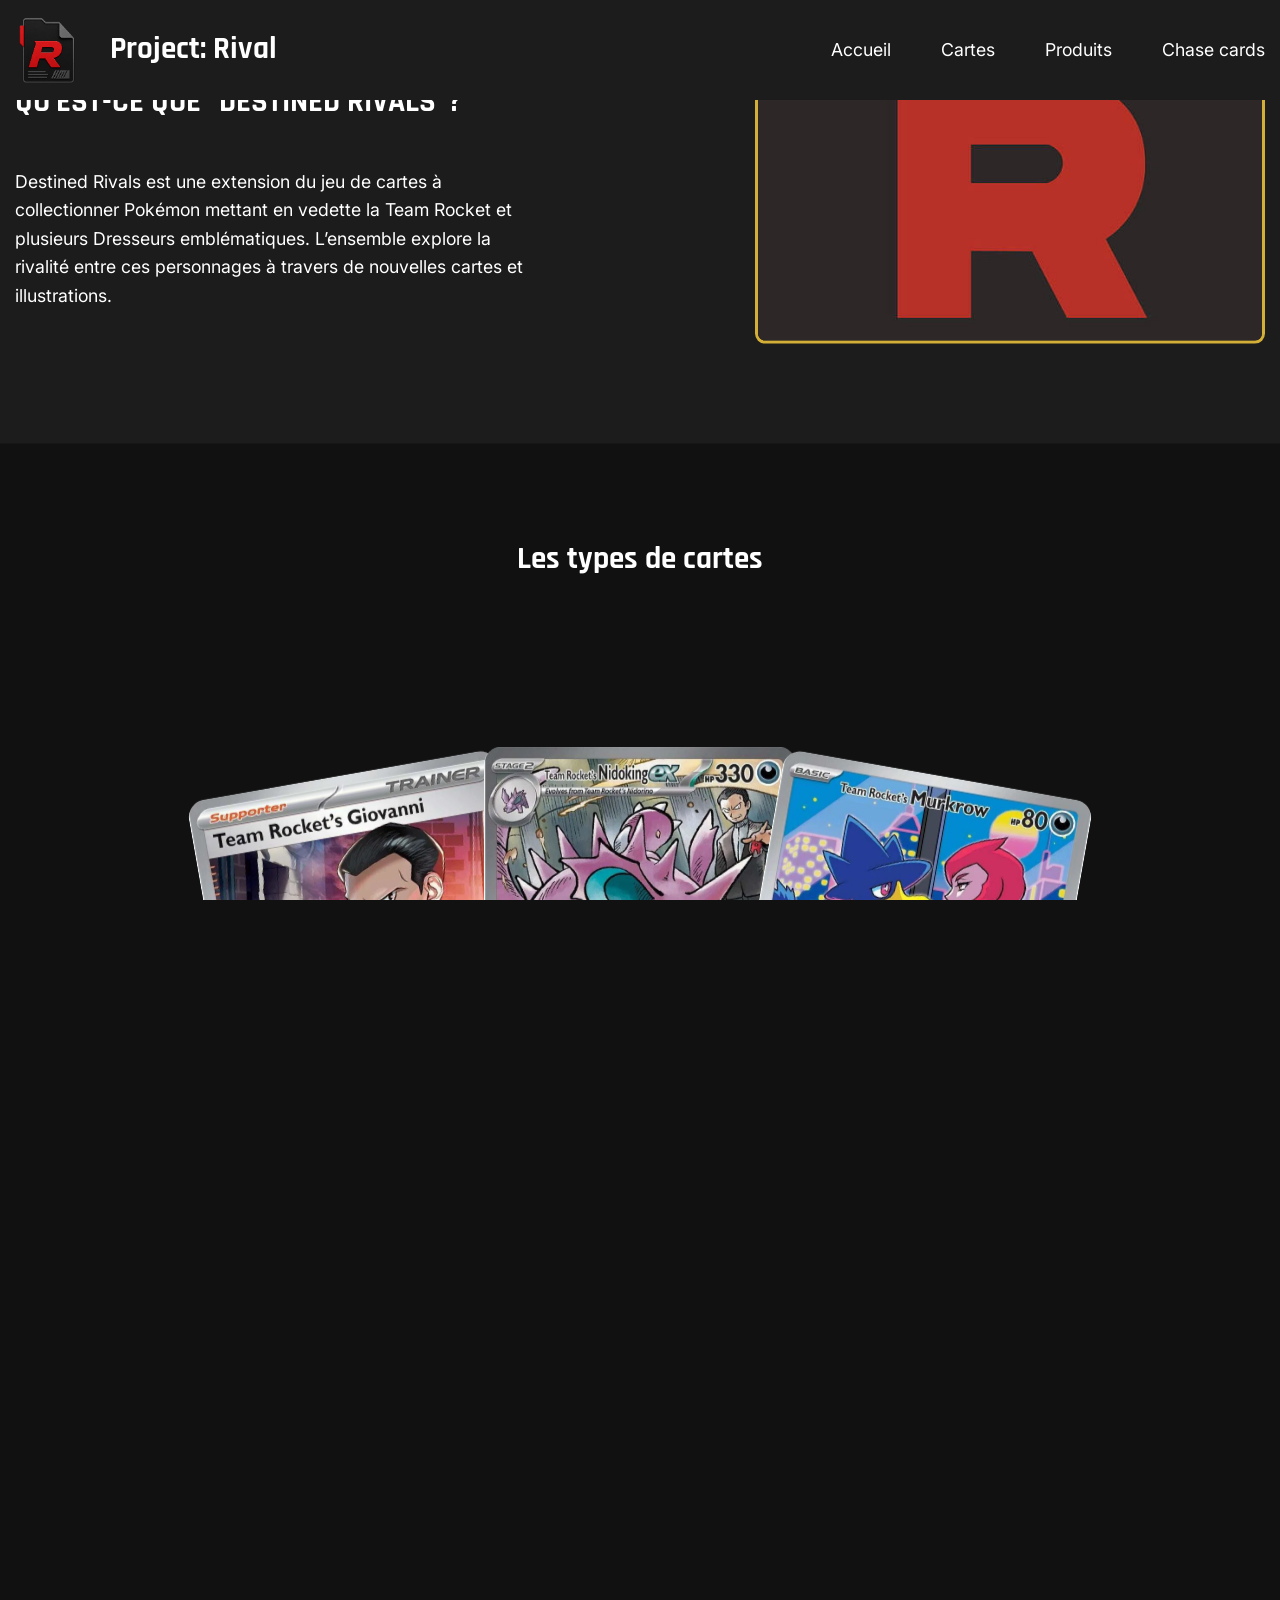
==== commit 66d37ca6: "Update 3 - gsap et scrolly ajouter" ====
--- a/index.html
+++ b/index.html
@@ -10,8 +10,8 @@
     <script src="scripts/main.js" defer></script>
 </head>
 
-<body>
-    <header class="header">
+<body data-component="Scrolly">
+    <header class="header" data-component="Header" data-threshold="0.1">
         <div class="wrapper">
             <a href="index.html" class="logo_rival">
                 <img src="assets/images/project_rival_logo.png" alt="Project: Rival logo">
@@ -24,108 +24,127 @@
                 <li><a href="produits.html">Produits</a></li>
                 <li><a href="chasse_cards.html">Chase cards</a></li>
             </ul>
-            <svg class="icon icon--lg icone js-toggle">
-                <use href="#icon-menu-burger"></use>
-            </svg>
+            <button class="header__toggle js-toggle">
+                <span></span>
+                <span></span>
+                <span></span>
+            </button>
         </div>
+
+        <section class="header__menu">
+            <div class="wrapper">
+                <div class="logo__mobile">
+                    <img src="assets/images/project_rival_logo.png" alt="Project Rival Logo">
+                    <h2>Project: Rival</h2>
+                </div>
+                <ul class="menu__mobile">
+                    <li><a href="index.html">Accueil</a></li>
+                    <li><a href="cartes.html">Cartes</a></li>
+                    <li><a href="produits.html">Produits</a></li>
+                    <li><a href="chasse_cards.html">Chase cards</a></li>
+                </ul>
+            </div>
+        </section>
     </header>
 
-</html>
+    <div id="smooth-wrapper" data-component="Scroller">
+        <div id="smooth-content">
 
 
-<section class="hero">
-    <div class="wrapper">
-        <div class="hero__media">
-            <img src="assets/images/bg_hero_accueil.jpg" alt="accueil background" />
-        </div>
-        <div class="hero__desktop"></div>
-        <div class="hero__content">
-            <div class="hero__titre">
-                <h1>Project: Rival</h1>
-                <h2>L'archive ultime de Destined Rivals</h2>
-            </div>
-            <p>Découvrez les cartes, les produits et les raretés qui composent l'une des collections les plus convoitées du TCG Pokémon.</p>
-            <div class="hero__boutons">
-                <a href="cartes.html" class="bouton">Rechercher les cartes</a>
-                <a href="produits.html" class="bouton">Rechercher les produits</a>
-            </div>
-        </div>
-    </div>
-</section>
 
-<section class="a__propos">
-    <div class="wrapper">
-        <div class="a__propos__content">
-            <h2>Qu’est-ce que “Destined Rivals”?</h2>
-            <p>
-                Destined Rivals est une extension du jeu de cartes à collectionner Pokémon mettant en vedette la Team Rocket et plusieurs Dresseurs
-                emblématiques. L’ensemble explore la rivalité entre ces personnages à travers de nouvelles cartes et illustrations.
-            </p>
-        </div>
-        <div class="a__propos__media">
-            <img src="assets/images/team_rocket_logo.jpg" alt="Team Rocket Logo" />
-        </div>
-    </div>
-</section>
+            <section class="hero">
+                <div class="wrapper">
+                    <div class="hero__media">
+                        <img src="assets/images/bg_hero_accueil.jpg" alt="accueil background" />
+                    </div>
+                    <div class="hero__desktop"></div>
+                    <div class="hero__content" data-scrolly="fromRight">
+                        <div class="hero__titre">
+                            <h1>Project: Rival</h1>
+                            <h2>L'archive ultime de Destined Rivals</h2>
+                        </div>
+                        <p>Découvrez les cartes, les produits et les raretés qui composent l'une des collections les plus convoitées du TCG Pokémon.</p>
+                        <div class="hero__boutons">
+                            <a href="cartes.html" class="bouton">Rechercher les cartes</a>
+                            <a href="produits.html" class="bouton">Rechercher les produits</a>
+                        </div>
+                    </div>
+                </div>
+            </section>
 
-<section class="section accueil__cartes">
-    <div class="wrapper">
-        <h2>Les types de cartes</h2>
-        <div class="cartes">
-            <img src="assets/images/team_rocket_giovanni_fa.png" class="pivot__gauche" alt="Team Rocket's Giovanni Full Art" />
-            <img src="assets/images/team_rocket_nidoking.png" alt="Team Rocket's Nidoking Special Illustration Rare" />
-            <img src="assets/images/team_rocket_murkrow.png" class="pivot__droite" alt="Team Rocket's Murkrow Illustration Rare" />
-        </div>
-        <a href="cartes.html" class="bouton">Voir les cartes</a>
-    </div>
-</section>
+            <section class="a__propos">
+                <div class="wrapper">
+                    <div class="a__propos__content">
+                        <h2>Qu’est-ce que “Destined Rivals”?</h2>
+                        <p>
+                            Destined Rivals est une extension du jeu de cartes à collectionner Pokémon mettant en vedette la Team Rocket et plusieurs Dresseurs
+                            emblématiques. L’ensemble explore la rivalité entre ces personnages à travers de nouvelles cartes et illustrations.
+                        </p>
+                    </div>
+                    <div class="a__propos__media" data-scrolly="fromRight">
+                        <img src="assets/images/team_rocket_logo.jpg" alt="Team Rocket Logo" />
+                    </div>
+                </div>
+            </section>
 
-<section class="section accueil__produits">
-    <div class="wrapper">
-        <h2>Les produits</h2>
-        <div class="produits">
-            <img src="assets/images/etb_dri.png" alt="Elite Trainer Box" />
-            <img src="assets/images/booster_box_dri.png" alt="Booster Box" />
-            <img src="assets/images/pc_etb_dri.png" alt="Pokemon Center Elite Trainer Box" />
-        </div>
-        <a href="produits.html" class="bouton">Voir les produits</a>
-    </div>
-</section>
+            <section class="section accueil__cartes">
+                <div class="wrapper">
+                    <h2>Les types de cartes</h2>
+                    <div class="cartes" data-speed="0.95" data-lag="0.3">
+                        <img src="assets/images/team_rocket_giovanni_fa.png" class="pivot__gauche" alt="Team Rocket's Giovanni Full Art" />
+                        <img src="assets/images/team_rocket_nidoking.png" alt="Team Rocket's Nidoking Special Illustration Rare" />
+                        <img src="assets/images/team_rocket_murkrow.png" class="pivot__droite" alt="Team Rocket's Murkrow Illustration Rare" />
+                    </div>
+                    <a href="cartes.html" class="bouton">Voir les cartes</a>
+                </div>
+            </section>
 
-<section class="section accueil__contexte">
-    <div class="wrapper">
-        <h2>Une rivalité emblématique</h2>
-        <div class="contexte__content">
-            <p>
-                Destined Rivals oppose la Team Rocket à plusieurs Dresseurs emblématiques de l’univers Pokémon. D’un côté, l’ambition et le pouvoir de la Team
-                Rocket; de l’autre, la détermination des Dresseurs et leur lien avec leurs Pokémon. Chaque affrontement illustre cette lutte entre deux forces
-                opposées.
-            </p>
-            <img src="assets/images/bg_context.jpg" alt="Les dresserurs en vedette" />
-        </div>
-    </div>
-</section>
+            <section class="section accueil__produits">
+                <div class="wrapper">
+                    <h2>Les produits</h2>
+                    <div class="produits">
+                        <img src="assets/images/etb_dri.png" data-speed="0.95" data-lag="0.3" alt="Elite Trainer Box" />
+                        <img src="assets/images/booster_box_dri.png" data-speed="1" data-lag="0.2" alt="Booster Box" />
+                        <img src="assets/images/pc_etb_dri.png" data-speed="0.95" data-lag="0.3" alt="Pokemon Center Elite Trainer Box" />
+                    </div>
+                    <a href="produits.html" class="bouton">Voir les produits</a>
+                </div>
+            </section>
 
-<footer class="footer">
-    <div class="wrapper">
-        <div class="footer__top">
-            <a href="index.html" class="logo_rival">
-                <img src="assets/images/project_rival_logo.png" alt="Project: Rival Logo">
-                <h2>Project: Rival</h2>
-            </a>
+            <section class="section accueil__contexte">
+                <div class="wrapper">
+                    <h2>Une rivalité emblématique</h2>
+                    <div class="contexte__content">
+                        <p>
+                            Destined Rivals oppose la Team Rocket à plusieurs Dresseurs emblématiques de l’univers Pokémon. D’un côté, l’ambition et le pouvoir de la Team
+                            Rocket; de l’autre, la détermination des Dresseurs et leur lien avec leurs Pokémon. Chaque affrontement illustre cette lutte entre deux forces
+                            opposées.
+                        </p>
+                        <img src="assets/images/bg_context.jpg" data-scrolly="fromRight" alt="Les dresserurs en vedette" />
+                    </div>
+                </div>
+            </section>
 
-            <ul class="menu">
-                <li><a href="index.html">Accueil</a></li>
-                <li><a href="cartes.html">Cartes</a></li>
-                <li><a href="produits.html">Produits</a></li>
-                <li><a href="chasse_cards.html">Chase cards</a></li>
-            </ul>
+            <footer class="footer">
+                <div class="wrapper">
+                    <div class="footer__top">
+                        <a href="index.html" class="logo_rival">
+                            <img src="assets/images/project_rival_logo.png" alt="Project: Rival Logo">
+                            <h2>Project: Rival</h2>
+                        </a>
 
-        </div>
-        <hr>
-        <p>© 2026 Project: Rival</p>
-    </div>
-</footer>
+                        <ul class="menu">
+                            <li><a href="index.html">Accueil</a></li>
+                            <li><a href="cartes.html">Cartes</a></li>
+                            <li><a href="produits.html">Produits</a></li>
+                            <li><a href="chasse_cards.html">Chase cards</a></li>
+                        </ul>
+
+                    </div>
+                    <hr>
+                    <p>© 2026 Project: Rival</p>
+                </div>
+            </footer>
 
 </body>
 
--- a/styles/main.css
+++ b/styles/main.css
@@ -1379,9 +1379,24 @@
   border: 3px solid var(--color-secondary);
   border-radius: 10px;
 }
+@media (width <= 768px) {
+  .carte_chasse .carte_chasse_content p {
+    display: -webkit-box;
+    -webkit-line-clamp: 3; /* Number of lines to show */
+    -webkit-box-orient: vertical;
+    overflow: hidden;
+    text-overflow: ellipsis;
+  }
+}
+.carte_chasse .carte_chasse_media {
+  position: relative;
+  z-index: 3;
+}
 .carte_chasse .carte_chasse_media img {
   height: 480px;
   transform: rotate(10deg);
+  -o-object-fit: contain;
+     object-fit: contain;
 }
 .carte_chasse .media__gauche img {
   transform: rotate(-10deg);
@@ -1421,6 +1436,7 @@
   align-items: center;
   gap: 50px;
   list-style: none;
+  padding: 0;
 }
 @media (width <= 480px) {
   .footer .menu {
@@ -1434,13 +1450,33 @@
 }
 
 .header {
+  height: 100px;
+  padding: 15px 0;
+  z-index: 7;
+  width: 100%;
+  top: 0;
+  position: sticky;
+  transition: transform 0.5s cubic-bezier(0.55, 0.055, 0.675, 0.19);
+}
+.header::before {
   background-color: var(--color-bg-secondary);
-  padding: 15px 0;
+  content: "";
+  position: absolute;
+  top: 0;
+  left: 0;
+  width: 100%;
+  height: 100%;
+  z-index: 4;
 }
 .header .wrapper {
   display: flex;
   justify-content: space-between;
   align-items: center;
+  position: relative;
+  z-index: 5;
+}
+.header-is-hidden.is-scrolling-down:not(.nav-is-active) .header {
+  transform: translateY(-100%) translateY(4px);
 }
 .header .logo_rival {
   height: 100%;
@@ -1470,6 +1506,103 @@
   .header .icone {
     display: block;
   }
+}
+.header {
+  /* HEADER TOGGLE */
+}
+.header .header__toggle {
+  --bar-height: 5px;
+  --bar-width: 50px;
+  --bar-spacer: 12px;
+  background-color: transparent;
+  border: none;
+  outline: none;
+  cursor: pointer;
+  padding: 0;
+  position: relative;
+  width: var(--bar-width);
+  height: var(--bar-width);
+  z-index: 10;
+  display: none;
+}
+.header .header__toggle span {
+  background: var(--color-primary);
+  border-radius: 3px;
+  height: var(--bar-height);
+  width: 100%;
+  position: absolute;
+  top: calc(50% - var(--bar-height) / 2);
+  left: calc(50% - var(--bar-width) / 2);
+  transition: 0.3s all ease-out;
+}
+.header .header__toggle span:nth-child(1) {
+  top: calc(50% - var(--bar-height) / 2 - var(--bar-height) - var(--bar-spacer));
+}
+.header .header__toggle span:nth-child(3) {
+  top: calc(50% - var(--bar-height) / 2 + var(--bar-height) + var(--bar-spacer));
+}
+.nav-is-active .header .header__toggle span {
+  top: calc(50% - var(--bar-height) / 2);
+}
+.nav-is-active .header .header__toggle span:nth-child(1) {
+  transform: rotate(45deg);
+}
+.nav-is-active .header .header__toggle span:nth-child(2) {
+  transform: scaleX(0);
+}
+.nav-is-active .header .header__toggle span:nth-child(3) {
+  transform: rotate(-45deg);
+}
+@media (width <= 768px) {
+  .header .header__toggle {
+    display: block;
+  }
+}
+@media (width <= 768px) {
+  .header {
+    position: fixed;
+    width: 100%;
+    z-index: 3;
+  }
+}
+
+.header__menu {
+  position: absolute;
+  top: 0;
+  left: 0;
+  z-index: 4;
+  width: 100%;
+  height: 500px;
+  background-color: var(--color-bg-secondary);
+  display: flex;
+  justify-content: center;
+  align-items: center;
+  transform: translateY(-600px);
+  transition: transform 0.6s ease-in-out;
+}
+.nav-is-active .header__menu {
+  transform: translateY(0px);
+}
+.header__menu .wrapper {
+  display: flex;
+  flex-direction: column;
+  gap: 30px;
+  align-items: center;
+}
+.header__menu .logo__mobile {
+  display: flex;
+  align-items: center;
+  gap: 30px;
+}
+.header__menu .logo__mobile img {
+  height: 100px;
+}
+.header__menu .menu__mobile {
+  display: flex;
+  flex-direction: column;
+  list-style: none;
+  align-items: center;
+  gap: 30px;
 }
 
 .hero {
@@ -1504,7 +1637,7 @@
 @media (width <= 768px) {
   .hero .hero__media {
     width: 100%;
-    height: 35%;
+    height: 50%;
   }
 }
 @media (width <= 768px) {
@@ -1522,7 +1655,7 @@
   .hero .hero__content {
     margin-top: 200px;
     justify-content: flex-end;
-    padding-left: 50px;
+    padding: 0;
   }
 }
 .hero .hero__titre {
@@ -1616,7 +1749,6 @@
 @media (width <= 1072px) {
   .a__propos .a__propos__content {
     align-self: start;
-    padding-left: 50px;
     width: 100%;
   }
 }
@@ -1630,6 +1762,95 @@
   display: block;
 }
 
+.has-js [data-scrolly=fromBottom] {
+  opacity: 0;
+  transform: translateY(100px);
+  transition: all 0.7s cubic-bezier(0.86, 0, 0.07, 1);
+}
+.has-js [data-scrolly=fromBottom].is-active {
+  opacity: 1;
+  transform: translateY(0);
+}
+.has-js [data-scrolly=fromTop] {
+  opacity: 0;
+  transform: translateY(-100px);
+  transition: all 0.7s cubic-bezier(0.86, 0, 0.07, 1);
+}
+.has-js [data-scrolly=fromTop].is-active {
+  opacity: 1;
+  transform: translateY(0);
+}
+.has-js [data-scrolly=fromLeft] {
+  opacity: 0;
+  transform: translateX(-100px);
+  transition: all 0.7s cubic-bezier(0.86, 0, 0.07, 1);
+}
+.has-js [data-scrolly=fromLeft].is-active {
+  opacity: 1;
+  transform: translateX(0);
+}
+.has-js [data-scrolly=fromRight] {
+  opacity: 0;
+  transform: translateX(100px);
+  transition: all 0.7s cubic-bezier(0.86, 0, 0.07, 1);
+}
+.has-js [data-scrolly=fromRight].is-active {
+  opacity: 1;
+  transform: translateX(0);
+}
+.has-js [data-scrolly=flip] {
+  opacity: 0;
+}
+.has-js [data-scrolly=flip].is-active {
+  opacity: 1;
+  backface-visibility: visible !important;
+  animation: flip 1s ease;
+}
+@keyframes flip {
+  0% {
+    transform: perspective(700px) rotateY(0deg);
+    animation-timing-function: ease-out;
+  }
+  100% {
+    transform: perspective(700px) rotateY(360deg);
+    animation-timing-function: ease-out;
+  }
+}
+.has-js [data-scrolly=fade] {
+  opacity: 0;
+}
+.has-js [data-scrolly=fade].is-active {
+  opacity: 1;
+  animation: fade 0.5s ease-in-out;
+}
+@keyframes fade {
+  0% {
+    opacity: 0;
+    transform: scale(0.8);
+  }
+  100% {
+    opacity: 1;
+    transform: scale(1);
+  }
+}
+.has-js [data-scrolly=fadeIn] {
+  opacity: 0;
+}
+.has-js [data-scrolly=fadeIn].is-active {
+  opacity: 1;
+  animation: fade 0.5s ease-in-out;
+}
+@keyframes fade {
+  0% {
+    opacity: 0;
+    transform: scale(0.8);
+  }
+  100% {
+    opacity: 1;
+    transform: scale(1);
+  }
+}
+
 .section {
   padding: 100px 0;
   text-align: center;
@@ -1690,7 +1911,7 @@
 @media (width <= 1072px) {
   .accueil__contexte p {
     align-self: start;
-    padding-left: 50px;
+    padding-left: 20px;
     width: 100%;
   }
 }
